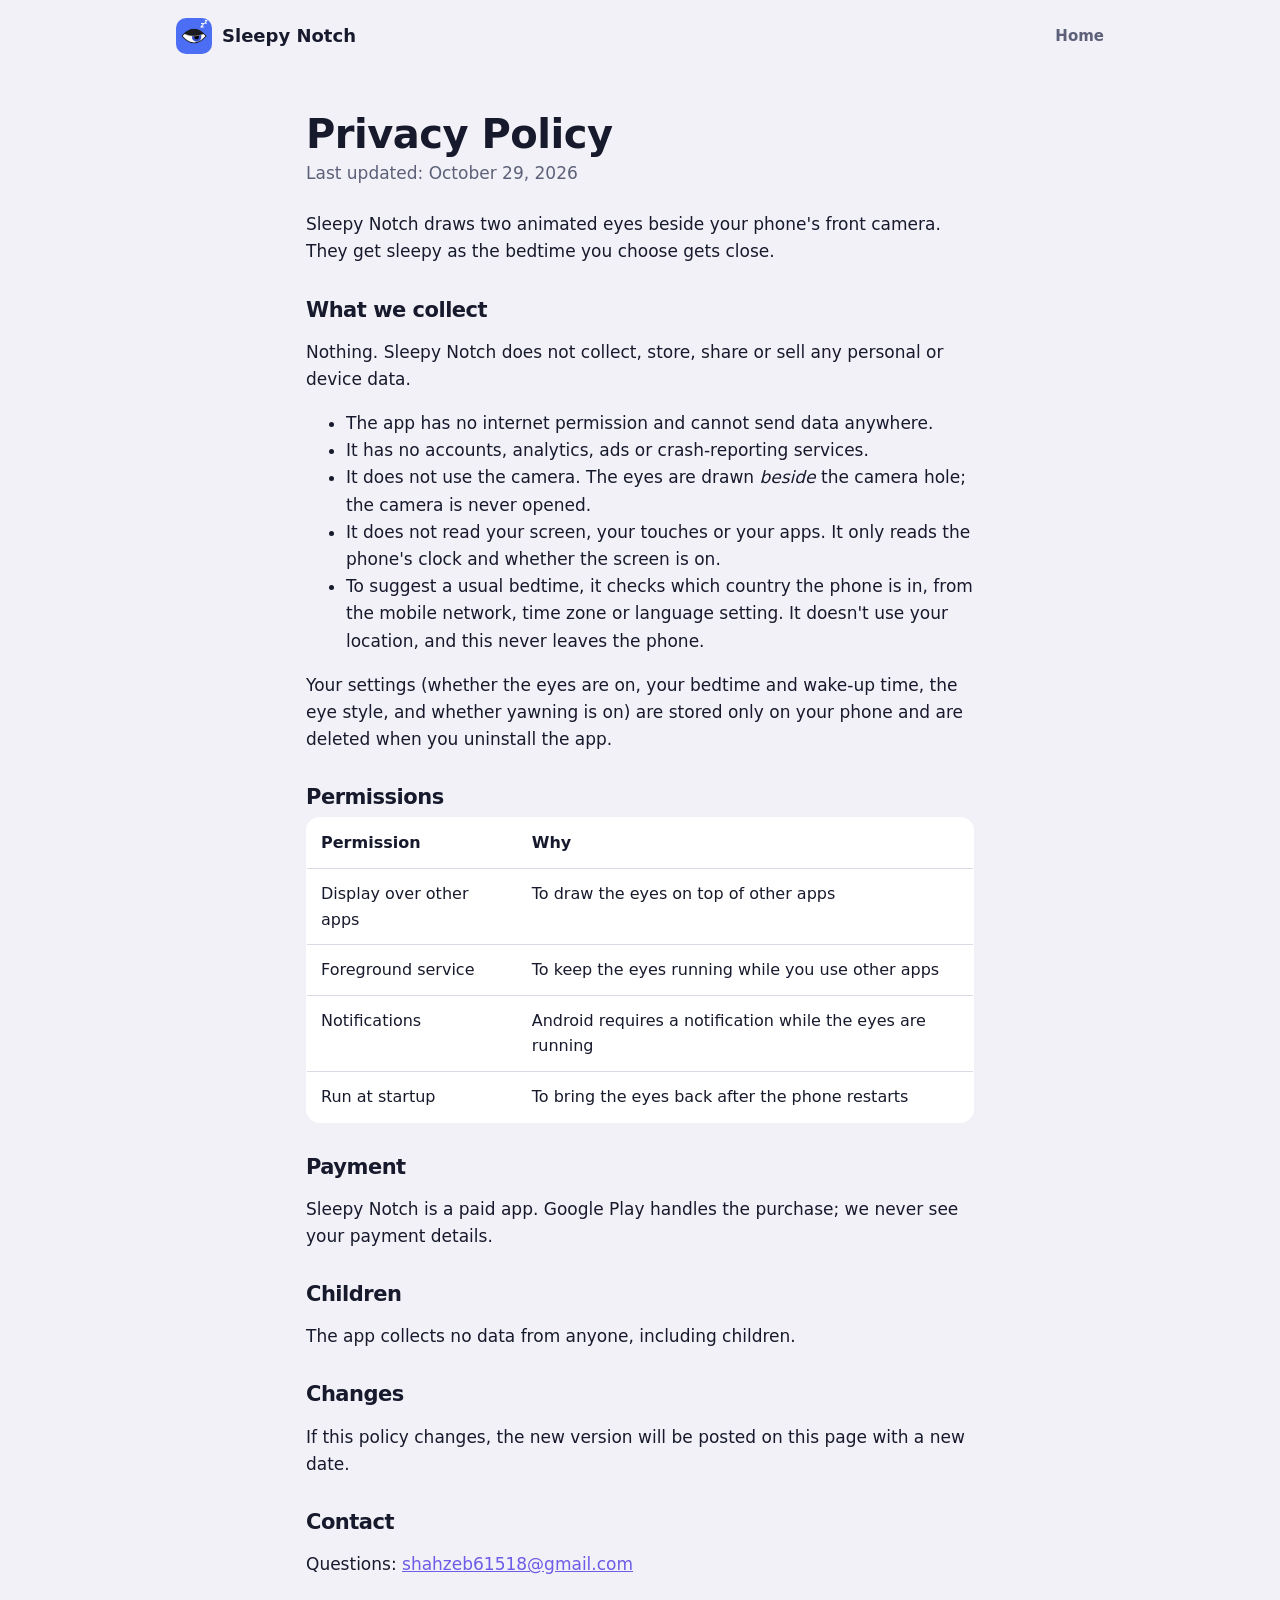
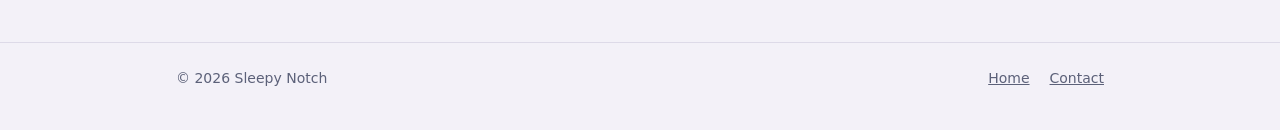
==== privacy-policy.html @ b6901e7a "Sleepy Notch website: home page and privacy policy Co-Authored-By: Claude Opus 5.5 <noreply@anthropi" ====
<!doctype html>
<html lang="en">
<head>
<meta charset="utf-8">
<meta name="viewport" content="width=device-width, initial-scale=1">
<title>Privacy Policy · Sleepy Notch</title>
<!-- Keep in sync with store/privacy-policy.md in the app repo. -->
<meta name="description" content="Sleepy Notch collects no data. It has no internet access, accounts, analytics or ads.">
<meta name="theme-color" content="#0E1220">
<link rel="icon" href="assets/icon.png">
<link rel="stylesheet" href="assets/style.css">
</head>
<body>
<div class="wrap">
  <header class="top">
    <a class="brand" href="./"><img src="assets/icon.png" alt="">Sleepy Notch</a>
    <nav><a href="./">Home</a></nav>
  </header>
</div>

<main class="doc">
  <h1>Privacy Policy</h1>
  <p class="updated">Last updated: October 29, 2026</p>
  <p>Sleepy Notch draws two animated eyes beside your phone's front camera. They get sleepy as the
    bedtime you choose gets close.</p>

  <h2>What we collect</h2>
  <p>Nothing. Sleepy Notch does not collect, store, share or sell any personal or device data.</p>
  <ul>
    <li>The app has no internet permission and cannot send data anywhere.</li>
    <li>It has no accounts, analytics, ads or crash-reporting services.</li>
    <li>It does not use the camera. The eyes are drawn <em>beside</em> the camera hole; the camera is
      never opened.</li>
    <li>It does not read your screen, your touches or your apps. It only reads the phone's clock and
      whether the screen is on.</li>
    <li>To suggest a usual bedtime, it checks which country the phone is in, from the mobile network,
      time zone or language setting. It doesn't use your location, and this never leaves the phone.</li>
  </ul>
  <p>Your settings (whether the eyes are on, your bedtime and wake-up time, the eye style, and whether
    yawning is on) are stored only on your phone and are deleted when you uninstall the app.</p>

  <h2>Permissions</h2>
  <table>
    <tr><th>Permission</th><th>Why</th></tr>
    <tr><td>Display over other apps</td><td>To draw the eyes on top of other apps</td></tr>
    <tr><td>Foreground service</td><td>To keep the eyes running while you use other apps</td></tr>
    <tr><td>Notifications</td><td>Android requires a notification while the eyes are running</td></tr>
    <tr><td>Run at startup</td><td>To bring the eyes back after the phone restarts</td></tr>
  </table>

  <h2>Payment</h2>
  <p>Sleepy Notch is a paid app. Google Play handles the purchase; we never see your payment details.</p>

  <h2>Children</h2>
  <p>The app collects no data from anyone, including children.</p>

  <h2>Changes</h2>
  <p>If this policy changes, the new version will be posted on this page with a new date.</p>

  <h2>Contact</h2>
  <p>Questions: <a href="mailto:shahzeb61518@gmail.com?subject=Sleepy%20Notch">shahzeb61518@gmail.com</a></p>
</main>

<footer>
  <div class="wrap">
    <span>© 2026 Sleepy Notch</span>
    <nav>
      <a href="./">Home</a>
      <a href="mailto:shahzeb61518@gmail.com?subject=Sleepy%20Notch">Contact</a>
    </nav>
  </div>
</footer>
</body>
</html>
---- assets/style.css ----
:root {
  --bg: #F3F1F8;
  --surface: #FFFFFF;
  --text: #171A2C;
  --muted: #5C6179;
  --border: #DDDAE8;
  --accent: #6C5CE7;
  --accent-soft: #ECE9FD;
  --rose: #D6336C;
  --night-1: #0E1220;
  --night-2: #241C45;
}
@media (prefers-color-scheme: dark) {
  :root {
    --bg: #0D1020;
    --surface: #161A2E;
    --text: #ECEEF6;
    --muted: #9EA4BE;
    --border: #2A2F4A;
    --accent: #A79BFF;
    --accent-soft: #231F45;
  }
}

* { box-sizing: border-box; }
html { -webkit-text-size-adjust: 100%; }
body {
  margin: 0;
  background: var(--bg);
  color: var(--text);
  font: 17px/1.6 system-ui, -apple-system, "Segoe UI", Roboto, sans-serif;
}
img { max-width: 100%; display: block; }
a { color: var(--accent); }
.wrap { max-width: 960px; margin: 0 auto; padding: 0 16px; }

/* Header */
.top { display: flex; align-items: center; justify-content: space-between; padding: 18px 0; }
.brand { display: flex; align-items: center; gap: 10px; color: inherit; text-decoration: none; font-weight: 800; font-size: 18px; }
.brand img { width: 36px; height: 36px; border-radius: 10px; }
.top nav { display: flex; gap: 18px; font-size: 15px; }
.top nav a { color: var(--muted); text-decoration: none; font-weight: 600; }
.top nav a:hover { color: var(--text); }

/* Hero */
.hero {
  background: radial-gradient(120% 90% at 80% 0%, var(--night-2), var(--night-1) 70%);
  color: #F1EEFF;
  border-radius: 28px;
  padding: 56px 24px 40px;
  text-align: center;
  position: relative;
  overflow: hidden;
}
.hero::before {
  /* A few stars. */
  content: "";
  position: absolute;
  inset: 0;
  background-image:
    radial-gradient(1.5px 1.5px at 12% 20%, #fff8, transparent),
    radial-gradient(1px 1px at 28% 70%, #fff6, transparent),
    radial-gradient(1.5px 1.5px at 64% 18%, #fff8, transparent),
    radial-gradient(1px 1px at 86% 62%, #fff6, transparent),
    radial-gradient(1px 1px at 46% 88%, #fff5, transparent),
    radial-gradient(1.5px 1.5px at 92% 30%, #fff7, transparent);
  pointer-events: none;
}
.hero > * { position: relative; }
.hero h1 { font-size: clamp(34px, 7vw, 56px); line-height: 1.05; letter-spacing: -1px; margin: 28px 0 12px; }
.hero p.lead { font-size: clamp(17px, 2.6vw, 20px); color: #C9C3EE; max-width: 560px; margin: 0 auto 28px; }
.hint { font-size: 13px; color: #9C95C9; margin-top: 10px; }

.play {
  display: inline-flex; align-items: center; gap: 10px;
  background: #fff; color: #171A2C; text-decoration: none;
  font-weight: 800; padding: 14px 22px; border-radius: 14px;
  transition: transform .15s ease;
}
.play:hover { transform: translateY(-2px); }
.play svg { width: 22px; height: 22px; }
.price { display: block; margin-top: 12px; font-size: 14px; color: #B5AEE0; }

/* The eyes, drawn in CSS to match the app */
.bar {
  --s: 1;
  display: inline-flex; align-items: center; justify-content: center;
  gap: calc(18px * var(--s));
  background: #0A0D18;
  border: 1px solid #ffffff14;
  height: calc(44px * var(--s));
  padding: 0 calc(22px * var(--s));
  border-radius: calc(16px * var(--s));
  cursor: pointer;
  user-select: none;
  -webkit-tap-highlight-color: transparent;
}
.cam { width: calc(14px * var(--s)); height: calc(14px * var(--s)); border-radius: 50%; background: #000; box-shadow: 0 0 0 2px #1C2033; }
.eye {
  --sclera: #fff; --iris: #5B7CFA; --pupil: #0B0D14; --lid: #2A2538; --outline: #05060A; --lash: #8E8AA3;
  position: relative;
  width: calc(40px * var(--s)); height: calc(22px * var(--s));
}
.ball {
  position: absolute; inset: 0;
  background: var(--sclera);
  border: max(1px, calc(1.3px * var(--s))) solid var(--outline);
  border-radius: 999px;
  overflow: hidden;
  display: grid; place-items: center;
}
.iris { width: calc(12px * var(--s)); height: calc(12px * var(--s)); border-radius: 50%; background: var(--iris); display: grid; place-items: center; position: relative; animation: look 7s ease-in-out infinite; }
.iris::before { content: ""; width: 50%; height: 50%; border-radius: 50%; background: var(--pupil); }
.iris::after { content: ""; position: absolute; left: 50%; top: 50%; width: calc(3px * var(--s)); height: calc(3px * var(--s)); border-radius: 50%; background: #fff; transform: translate(calc(-50% + 2.5px * var(--s)), calc(-50% - 2.5px * var(--s))); }
.lid {
  position: absolute; left: -25%; width: 150%; top: 0; height: 100%;
  background: var(--lid);
  transform: translateY(-100%);
  animation: blink 4.2s infinite;
}
.lash {
  position: absolute; width: max(1px, calc(1.4px * var(--s))); border-radius: 2px; background: var(--lash);
}
.eye .lash:nth-of-type(1) { height: calc(4px * var(--s)); top: calc(-2.5px * var(--s)); }
.eye .lash:nth-of-type(2) { height: calc(5px * var(--s)); top: calc(-3.3px * var(--s)); }
.eye .lash:nth-of-type(3) { height: calc(6px * var(--s)); top: calc(-4.1px * var(--s)); }
.eye.l .lash:nth-of-type(1) { left: calc(5px * var(--s)); transform: rotate(-25deg); }
.eye.l .lash:nth-of-type(2) { left: calc(2.8px * var(--s)); transform: rotate(-45deg); }
.eye.l .lash:nth-of-type(3) { left: calc(.6px * var(--s)); transform: rotate(-65deg); }
.eye.r .lash:nth-of-type(1) { right: calc(5px * var(--s)); transform: rotate(25deg); }
.eye.r .lash:nth-of-type(2) { right: calc(2.8px * var(--s)); transform: rotate(45deg); }
.eye.r .lash:nth-of-type(3) { right: calc(.6px * var(--s)); transform: rotate(65deg); }
.blush { display: none; position: absolute; bottom: calc(-3px * var(--s)); width: calc(9px * var(--s)); height: calc(4px * var(--s)); border-radius: 4px; background: rgba(255, 133, 170, .45); }
.eye.l .blush { left: calc(-2px * var(--s)); }
.eye.r .blush { right: calc(-2px * var(--s)); }

.rose .eye { --sclera: #FFF5F8; --iris: #E8608C; --pupil: #3A0F24; --lid: #7A3A5C; --outline: #D6336C; --lash: #D6336C; }
.rose .blush { display: block; }
.glow .eye { --sclera: #FFC94A; --iris: #FF9F1C; --pupil: #1A0F00; --lid: #05060A; --outline: #FFC94A; }
.glow .eye .ball { box-shadow: 0 0 calc(10px * var(--s)) #FFC94A88; }
.glow .lash, .glow .iris::after { display: none; }
.sleepy .lid { animation: none; transform: translateY(-8%); }

.bar.tap .lid { animation: tap .22s ease; }

@keyframes blink {
  0%, 90%, 100% { transform: translateY(-100%); }
  94% { transform: translateY(0); }
}
@keyframes tap {
  0%, 100% { transform: translateY(-100%); }
  40% { transform: translateY(0); }
}
@keyframes look {
  0%, 30%, 100% { transform: translateX(0); }
  40%, 55% { transform: translateX(calc(-6px * var(--s))); }
  65%, 80% { transform: translateX(calc(6px * var(--s))); }
}
@media (prefers-reduced-motion: reduce) {
  .lid, .iris { animation: none; }
  .bar.tap .lid { animation: none; }
}

/* Sections */
section { padding: 64px 0 0; }
h2 { font-size: clamp(26px, 4.4vw, 34px); letter-spacing: -.5px; line-height: 1.15; margin: 0 0 8px; }
.sub { color: var(--muted); margin: 0 0 28px; max-width: 620px; }

.styles { display: grid; grid-template-columns: repeat(3, 1fr); gap: 14px; }
.card {
  background: var(--surface);
  border: 1px solid var(--border);
  border-radius: 20px;
  padding: 22px;
}
.style-card { text-align: center; }
.style-card .bar { --s: .8; }
.style-card h3 { margin: 16px 0 4px; font-size: 18px; }
.style-card p { margin: 0; color: var(--muted); font-size: 15px; }

.features { display: grid; grid-template-columns: repeat(2, 1fr); gap: 14px; }
.feature { display: flex; gap: 14px; align-items: flex-start; }
.feature .icon { flex: none; width: 40px; height: 40px; border-radius: 12px; background: var(--accent-soft); display: grid; place-items: center; font-size: 20px; }
.feature h3 { margin: 0 0 2px; font-size: 17px; }
.feature p { margin: 0; color: var(--muted); font-size: 15px; }

.day { display: grid; grid-template-columns: repeat(3, 1fr); gap: 14px; }
.day .card { text-align: center; }
.day .bar { --s: .8; }
.day h3 { margin: 16px 0 4px; font-size: 18px; }
.day p { margin: 0; color: var(--muted); font-size: 15px; }
.drowsy .lid { animation: drowsy 3.6s ease-in-out infinite; }
@keyframes drowsy {
  0%, 100% { transform: translateY(-62%); }
  50% { transform: translateY(-30%); }
}

details { background: var(--surface); border: 1px solid var(--border); border-radius: 16px; padding: 16px 20px; margin-bottom: 10px; }
summary { font-weight: 700; cursor: pointer; }
details p { color: var(--muted); margin: 10px 0 0; }

.cta { text-align: center; padding: 72px 0 8px; }

footer { border-top: 1px solid var(--border); margin-top: 64px; padding: 24px 0 40px; color: var(--muted); font-size: 14px; }
footer .wrap { display: flex; flex-wrap: wrap; gap: 12px 24px; justify-content: space-between; }
footer nav { display: flex; gap: 20px; }
footer a { color: var(--muted); }

/* Privacy page */
.doc { max-width: 700px; margin: 0 auto; padding: 16px 16px 0; }
.doc h1 { font-size: clamp(30px, 6vw, 40px); line-height: 1.1; letter-spacing: -.5px; margin: 24px 0 4px; }
.doc h2 { font-size: 21px; margin: 32px 0 8px; }
.doc .updated { color: var(--muted); margin: 0 0 24px; }
.doc table { width: 100%; border-collapse: collapse; background: var(--surface); border: 1px solid var(--border); border-radius: 14px; overflow: hidden; font-size: 16px; }
.doc th, .doc td { text-align: left; padding: 12px 14px; border-bottom: 1px solid var(--border); vertical-align: top; }
.doc tr:last-child td { border-bottom: 0; }

@media (max-width: 720px) {
  .styles, .day, .features { grid-template-columns: 1fr; }
  .top nav a.hide-sm { display: none; }
  .hero { border-radius: 22px; padding: 44px 16px 32px; }
}
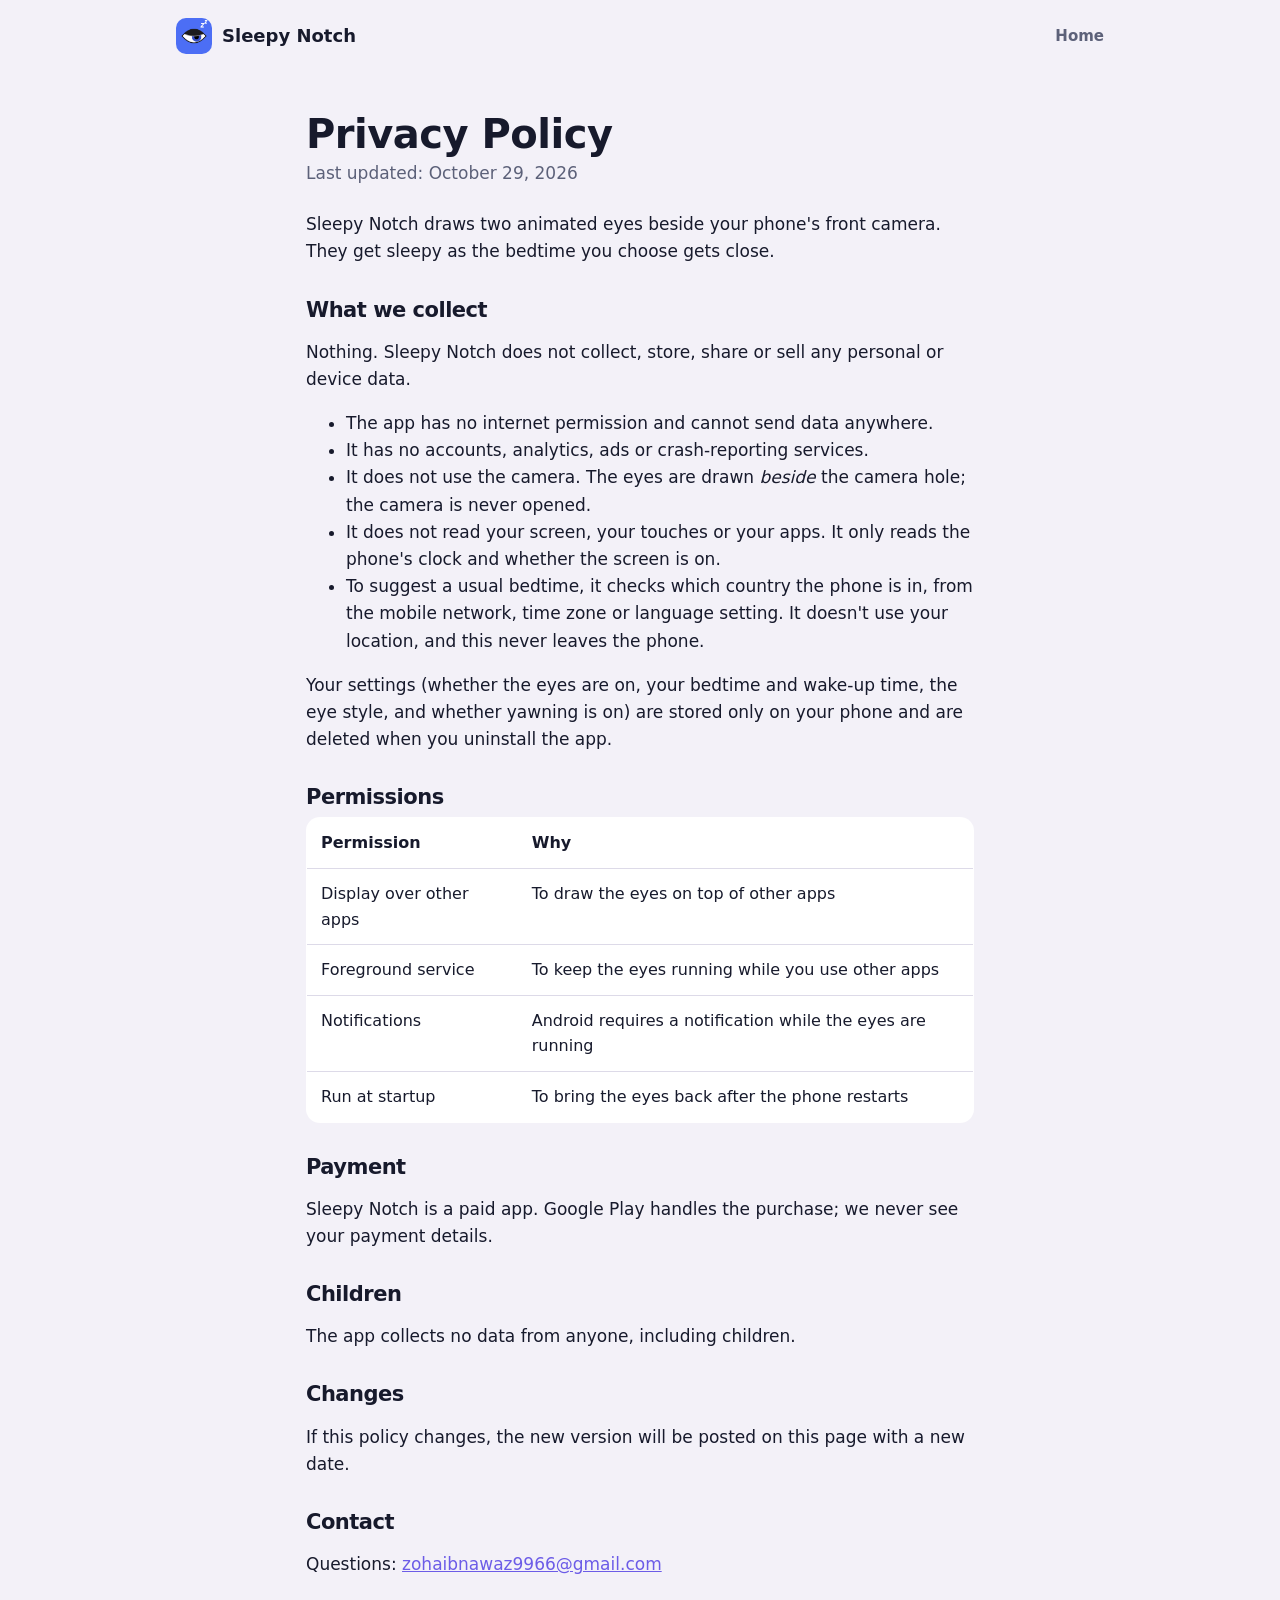
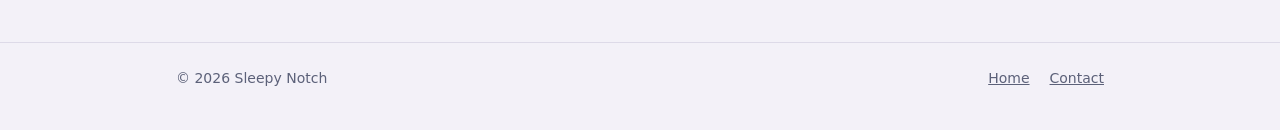
==== commit 5b2a7422: "Use zohaibnawaz9966@gmail.com as the contact email Co-Authored-By: Claude Opus 5.5 <noreply@anthropi" ====
--- a/privacy-policy.html
+++ b/privacy-policy.html
@@ -58,7 +58,7 @@
   <p>If this policy changes, the new version will be posted on this page with a new date.</p>
 
   <h2>Contact</h2>
-  <p>Questions: <a href="mailto:shahzeb61518@gmail.com?subject=Sleepy%20Notch">shahzeb61518@gmail.com</a></p>
+  <p>Questions: <a href="mailto:zohaibnawaz9966@gmail.com?subject=Sleepy%20Notch">zohaibnawaz9966@gmail.com</a></p>
 </main>
 
 <footer>
@@ -66,7 +66,7 @@
     <span>© 2026 Sleepy Notch</span>
     <nav>
       <a href="./">Home</a>
-      <a href="mailto:shahzeb61518@gmail.com?subject=Sleepy%20Notch">Contact</a>
+      <a href="mailto:zohaibnawaz9966@gmail.com?subject=Sleepy%20Notch">Contact</a>
     </nav>
   </div>
 </footer>
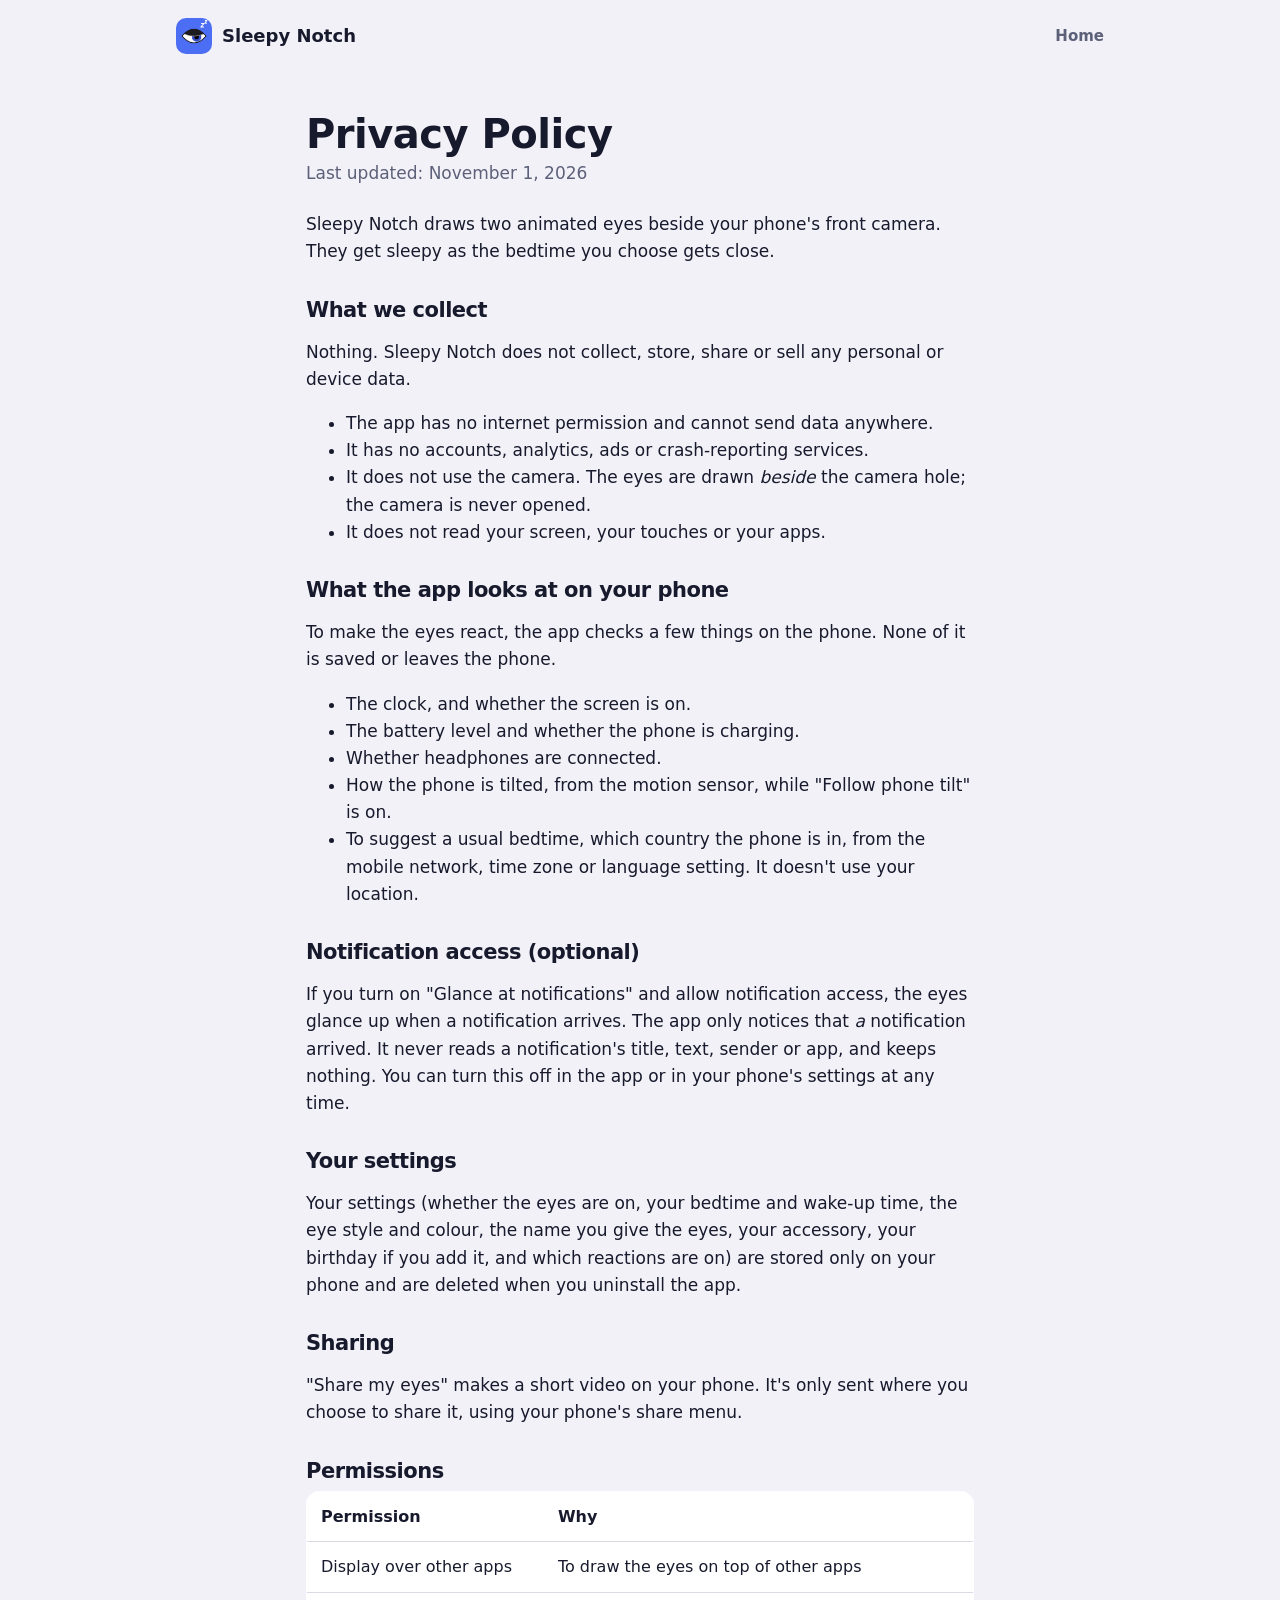
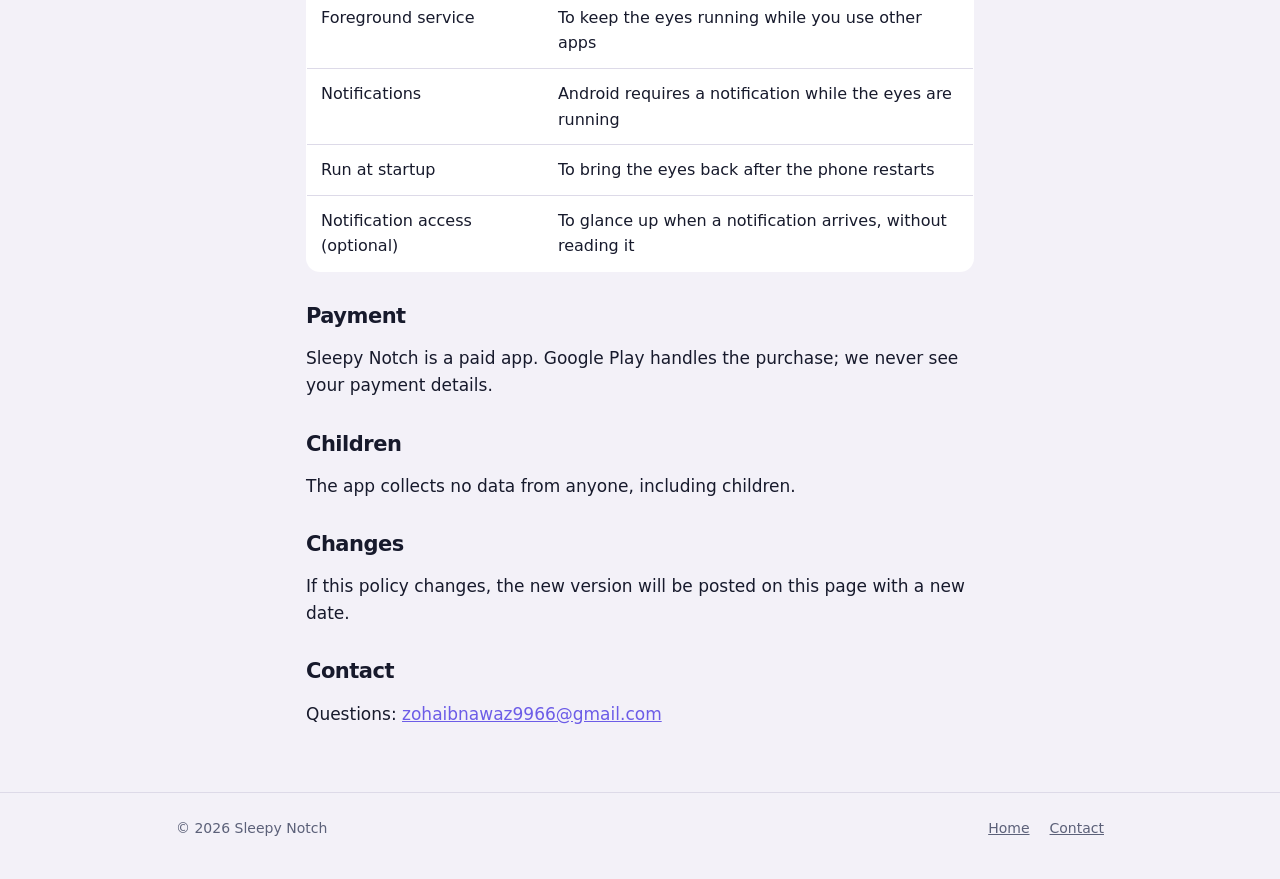
==== commit 332ef550: "Privacy policy: optional notification access, sensors, sharing Co-Authored-By: Claude Opus 5.5 <nore" ====
--- a/privacy-policy.html
+++ b/privacy-policy.html
@@ -20,7 +20,7 @@
 
 <main class="doc">
   <h1>Privacy Policy</h1>
-  <p class="updated">Last updated: October 29, 2026</p>
+  <p class="updated">Last updated: November 1, 2026</p>
   <p>Sleepy Notch draws two animated eyes beside your phone's front camera. They get sleepy as the
     bedtime you choose gets close.</p>
 
@@ -31,13 +31,35 @@
     <li>It has no accounts, analytics, ads or crash-reporting services.</li>
     <li>It does not use the camera. The eyes are drawn <em>beside</em> the camera hole; the camera is
       never opened.</li>
-    <li>It does not read your screen, your touches or your apps. It only reads the phone's clock and
-      whether the screen is on.</li>
-    <li>To suggest a usual bedtime, it checks which country the phone is in, from the mobile network,
-      time zone or language setting. It doesn't use your location, and this never leaves the phone.</li>
+    <li>It does not read your screen, your touches or your apps.</li>
   </ul>
-  <p>Your settings (whether the eyes are on, your bedtime and wake-up time, the eye style, and whether
-    yawning is on) are stored only on your phone and are deleted when you uninstall the app.</p>
+
+  <h2>What the app looks at on your phone</h2>
+  <p>To make the eyes react, the app checks a few things on the phone. None of it is saved or leaves
+    the phone.</p>
+  <ul>
+    <li>The clock, and whether the screen is on.</li>
+    <li>The battery level and whether the phone is charging.</li>
+    <li>Whether headphones are connected.</li>
+    <li>How the phone is tilted, from the motion sensor, while "Follow phone tilt" is on.</li>
+    <li>To suggest a usual bedtime, which country the phone is in, from the mobile network, time zone
+      or language setting. It doesn't use your location.</li>
+  </ul>
+
+  <h2>Notification access (optional)</h2>
+  <p>If you turn on "Glance at notifications" and allow notification access, the eyes glance up when a
+    notification arrives. The app only notices that <em>a</em> notification arrived. It never reads a
+    notification's title, text, sender or app, and keeps nothing. You can turn this off in the app or
+    in your phone's settings at any time.</p>
+
+  <h2>Your settings</h2>
+  <p>Your settings (whether the eyes are on, your bedtime and wake-up time, the eye style and colour,
+    the name you give the eyes, your accessory, your birthday if you add it, and which reactions are
+    on) are stored only on your phone and are deleted when you uninstall the app.</p>
+
+  <h2>Sharing</h2>
+  <p>"Share my eyes" makes a short video on your phone. It's only sent where you choose to share it,
+    using your phone's share menu.</p>
 
   <h2>Permissions</h2>
   <table>
@@ -46,6 +68,7 @@
     <tr><td>Foreground service</td><td>To keep the eyes running while you use other apps</td></tr>
     <tr><td>Notifications</td><td>Android requires a notification while the eyes are running</td></tr>
     <tr><td>Run at startup</td><td>To bring the eyes back after the phone restarts</td></tr>
+    <tr><td>Notification access (optional)</td><td>To glance up when a notification arrives, without reading it</td></tr>
   </table>
 
   <h2>Payment</h2>
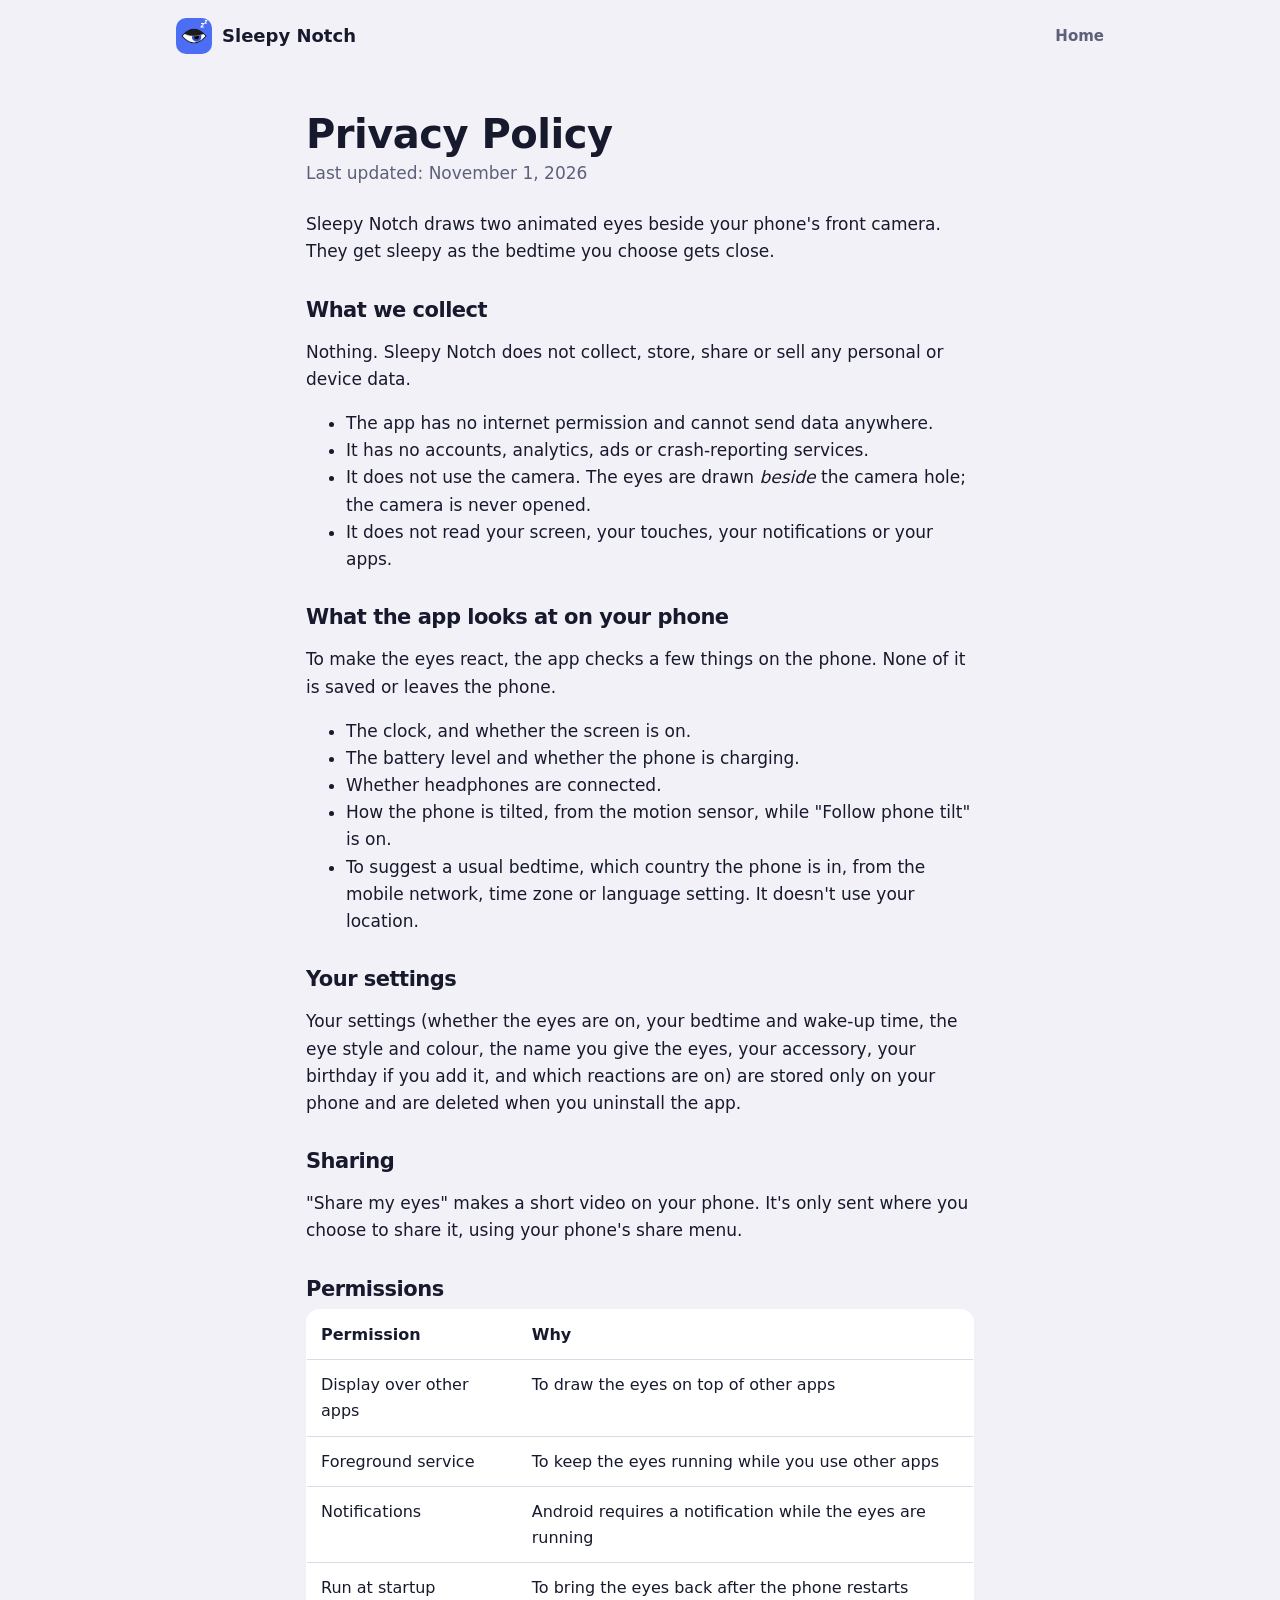
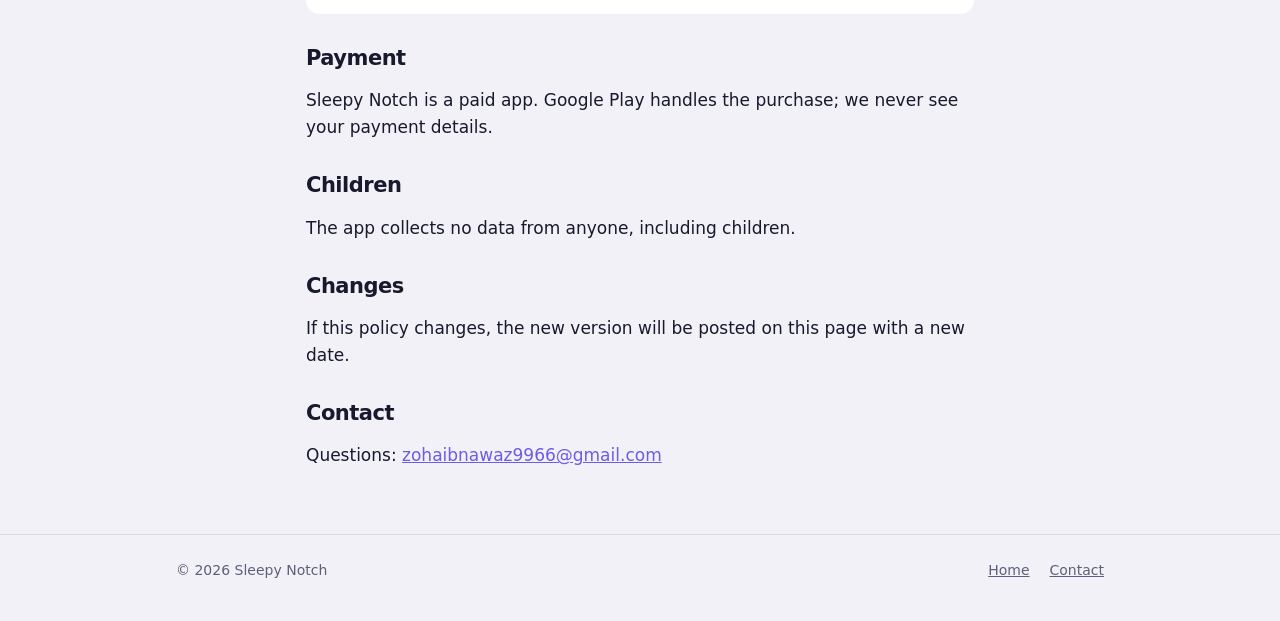
==== commit 5eb2b683: "Privacy policy: remove notification access Co-Authored-By: Claude Opus 5.5 <noreply@anthropic.com>" ====
--- a/privacy-policy.html
+++ b/privacy-policy.html
@@ -31,7 +31,7 @@
     <li>It has no accounts, analytics, ads or crash-reporting services.</li>
     <li>It does not use the camera. The eyes are drawn <em>beside</em> the camera hole; the camera is
       never opened.</li>
-    <li>It does not read your screen, your touches or your apps.</li>
+    <li>It does not read your screen, your touches, your notifications or your apps.</li>
   </ul>
 
   <h2>What the app looks at on your phone</h2>
@@ -45,12 +45,6 @@
     <li>To suggest a usual bedtime, which country the phone is in, from the mobile network, time zone
       or language setting. It doesn't use your location.</li>
   </ul>
-
-  <h2>Notification access (optional)</h2>
-  <p>If you turn on "Glance at notifications" and allow notification access, the eyes glance up when a
-    notification arrives. The app only notices that <em>a</em> notification arrived. It never reads a
-    notification's title, text, sender or app, and keeps nothing. You can turn this off in the app or
-    in your phone's settings at any time.</p>
 
   <h2>Your settings</h2>
   <p>Your settings (whether the eyes are on, your bedtime and wake-up time, the eye style and colour,
@@ -68,7 +62,6 @@
     <tr><td>Foreground service</td><td>To keep the eyes running while you use other apps</td></tr>
     <tr><td>Notifications</td><td>Android requires a notification while the eyes are running</td></tr>
     <tr><td>Run at startup</td><td>To bring the eyes back after the phone restarts</td></tr>
-    <tr><td>Notification access (optional)</td><td>To glance up when a notification arrives, without reading it</td></tr>
   </table>
 
   <h2>Payment</h2>
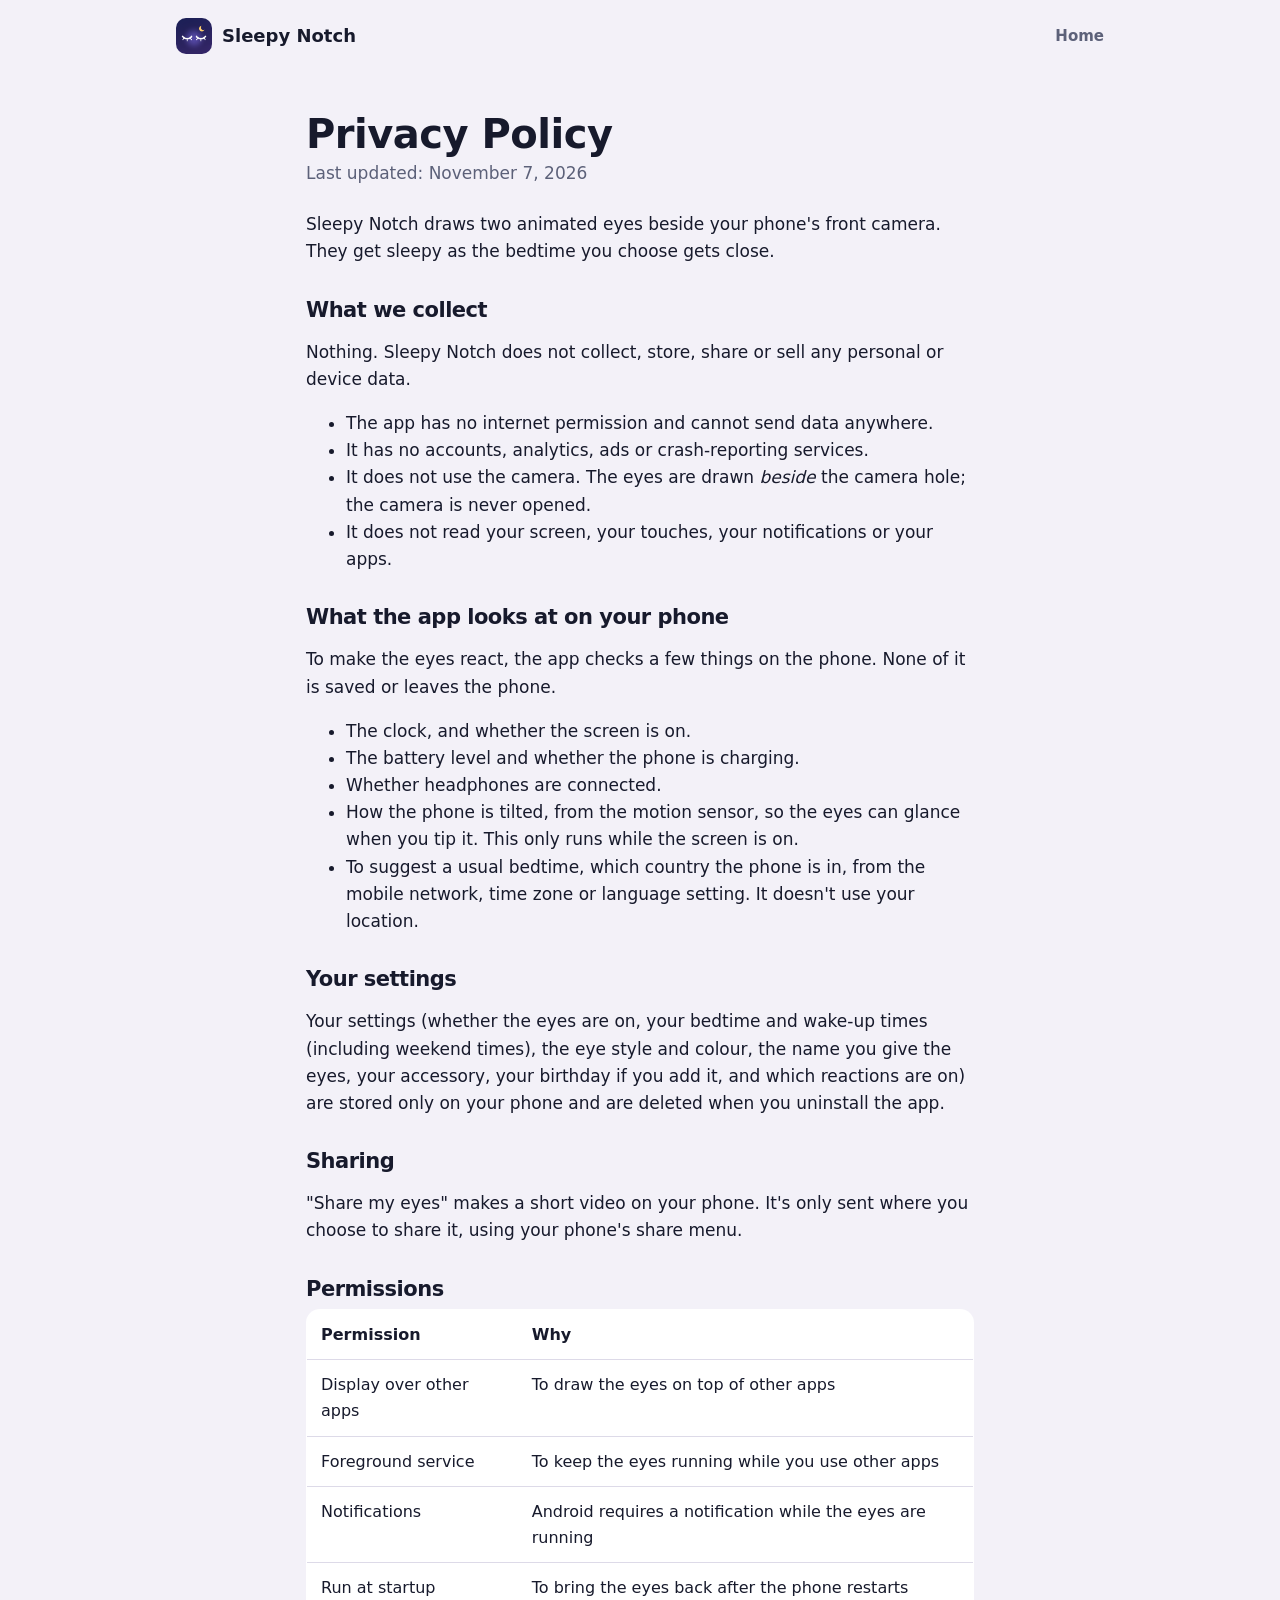
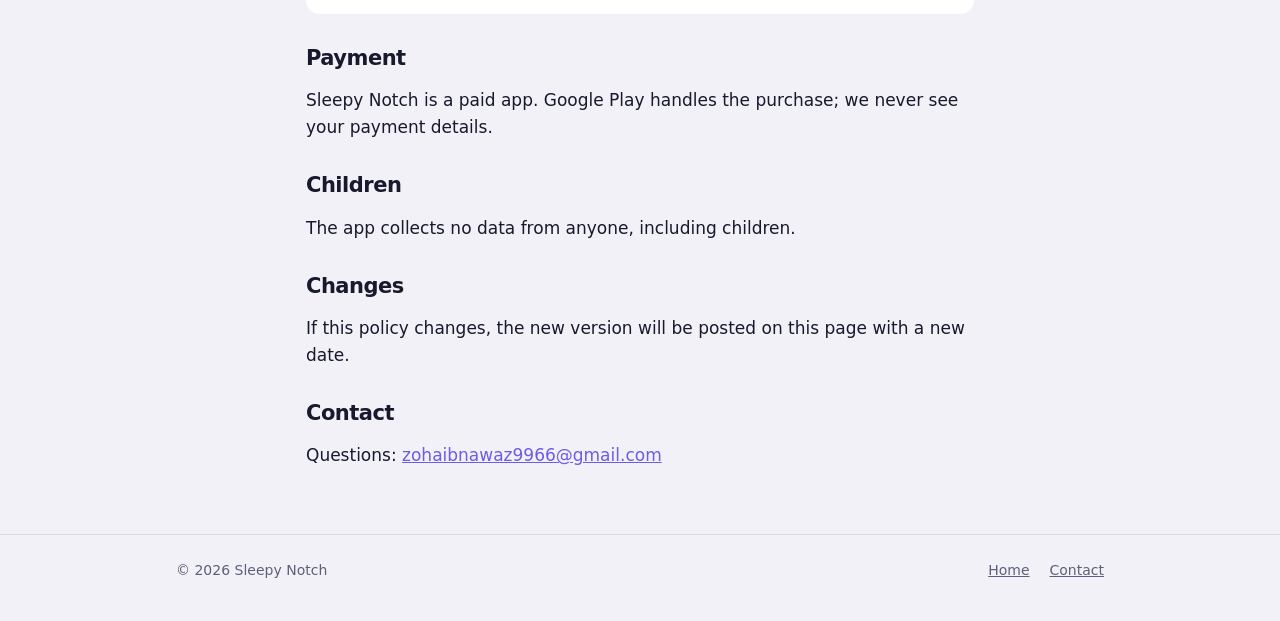
==== commit 70b3784f: "Privacy policy: tilt has no switch now; mention weekend times Co-Authored-By: Claude Opus 5.5 <norep" ====
--- a/privacy-policy.html
+++ b/privacy-policy.html
@@ -20,7 +20,7 @@
 
 <main class="doc">
   <h1>Privacy Policy</h1>
-  <p class="updated">Last updated: November 1, 2026</p>
+  <p class="updated">Last updated: November 7, 2026</p>
   <p>Sleepy Notch draws two animated eyes beside your phone's front camera. They get sleepy as the
     bedtime you choose gets close.</p>
 
@@ -41,13 +41,13 @@
     <li>The clock, and whether the screen is on.</li>
     <li>The battery level and whether the phone is charging.</li>
     <li>Whether headphones are connected.</li>
-    <li>How the phone is tilted, from the motion sensor, while "Follow phone tilt" is on.</li>
+    <li>How the phone is tilted, from the motion sensor, so the eyes can glance when you tip it. This only runs while the screen is on.</li>
     <li>To suggest a usual bedtime, which country the phone is in, from the mobile network, time zone
       or language setting. It doesn't use your location.</li>
   </ul>
 
   <h2>Your settings</h2>
-  <p>Your settings (whether the eyes are on, your bedtime and wake-up time, the eye style and colour,
+  <p>Your settings (whether the eyes are on, your bedtime and wake-up times (including weekend times), the eye style and colour,
     the name you give the eyes, your accessory, your birthday if you add it, and which reactions are
     on) are stored only on your phone and are deleted when you uninstall the app.</p>
 
